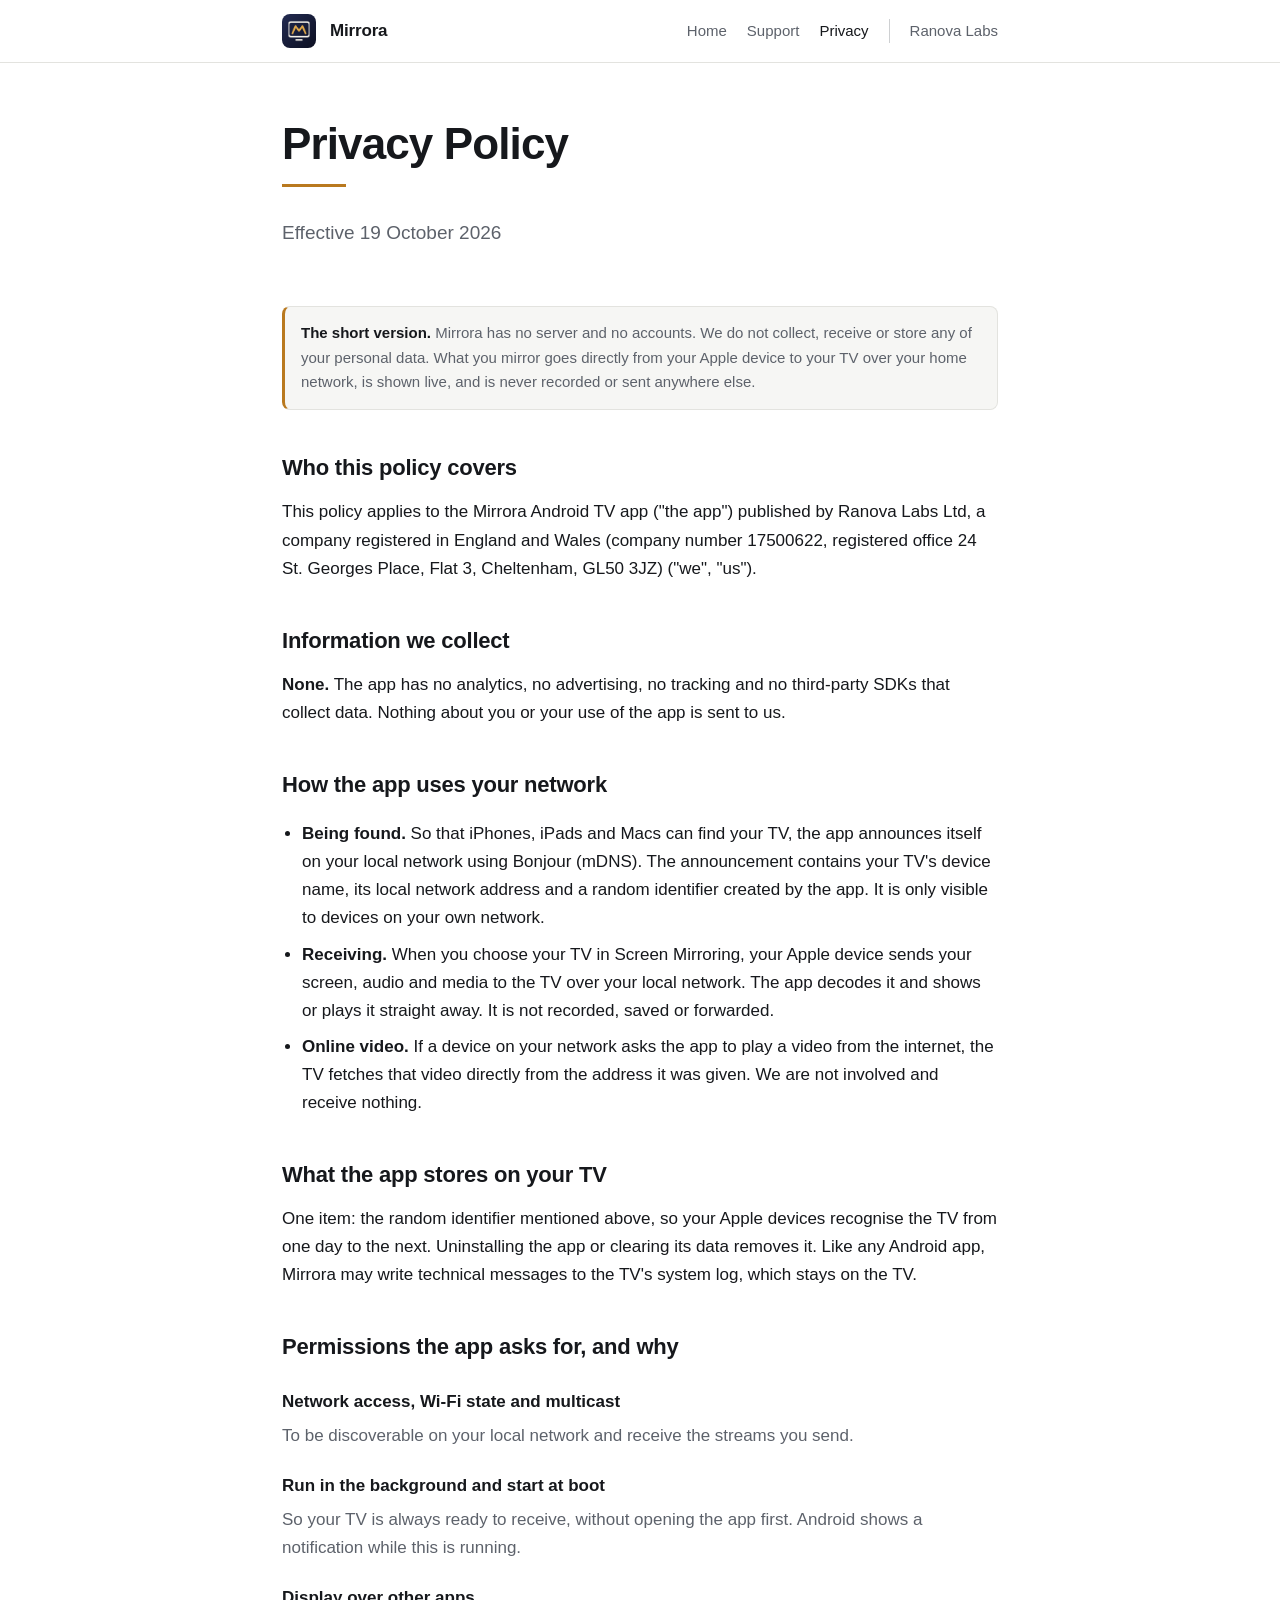
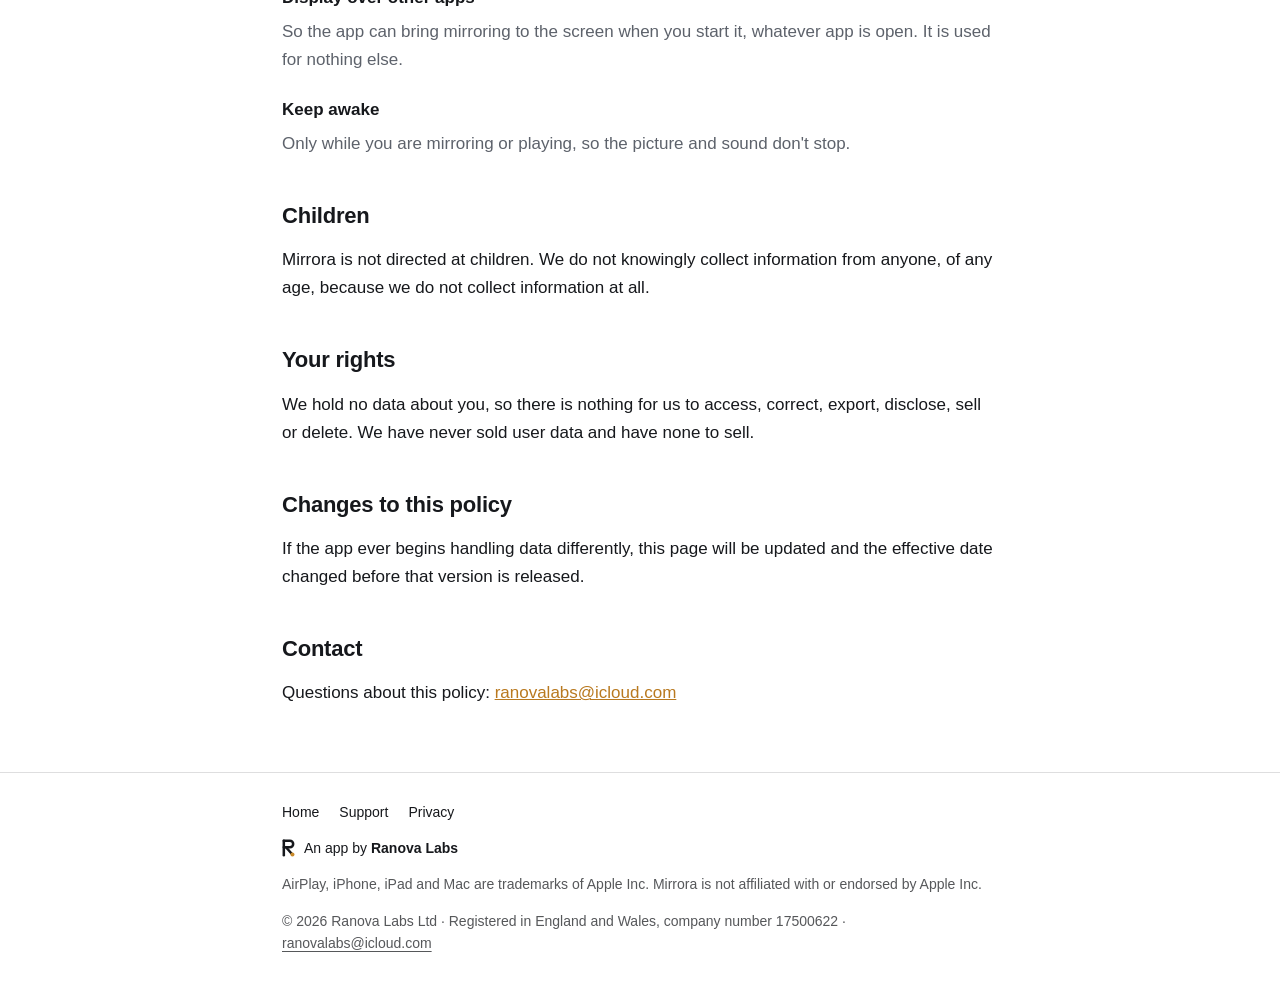
==== docs/privacy.html @ 8dc5faed "Release as Mirrora 1.0 for Google Play - Rebrand to Mirrora (com.ranovalabs.mirror) with new icon, T" ====
<!doctype html>
<html lang="en">
<head>
<meta charset="utf-8">
<meta name="viewport" content="width=device-width, initial-scale=1">
<title>Privacy Policy — Mirrora</title>
<meta name="description" content="Mirrora collects no personal data. Mirrored content is shown live on your TV and never recorded or sent to us.">
<link rel="icon" href="assets/icon.png">
<link rel="stylesheet" href="style.css?v=20261019">
<link rel="stylesheet" href="assets/ranova-frame.css?v=20261019">
</head>
<body>
<header class="site"><div class="wrap">
  <a class="brand" href="index.html"><img src="assets/icon.png" alt=""><span class="name">Mirrora</span></a>
  <nav><a href="index.html">Home</a><a href="support.html">Support</a><a href="privacy.html" aria-current="page">Privacy</a><a class="rl-home" href="https://ranovalabs.github.io/">Ranova Labs</a></nav>
</div></header>

<main class="wrap">
  <section class="hero">
    <h1>Privacy Policy</h1>
    <hr class="rule">
    <p class="lede">Effective 19 October 2026</p>
  </section>

  <div class="note"><strong>The short version.</strong> Mirrora has no server and no accounts. We do not collect, receive or store any of your personal data. What you mirror goes directly from your Apple device to your TV over your home network, is shown live, and is never recorded or sent anywhere else.</div>

  <h2>Who this policy covers</h2>
  <p>This policy applies to the Mirrora Android TV app ("the app") published by Ranova Labs Ltd, a company registered in England and Wales (company number 17500622, registered office 24 St. Georges Place, Flat 3, Cheltenham, GL50 3JZ) ("we", "us").</p>

  <h2>Information we collect</h2>
  <p><strong>None.</strong> The app has no analytics, no advertising, no tracking and no third-party SDKs that collect data. Nothing about you or your use of the app is sent to us.</p>

  <h2>How the app uses your network</h2>
  <ul>
    <li><strong>Being found.</strong> So that iPhones, iPads and Macs can find your TV, the app announces itself on your local network using Bonjour (mDNS). The announcement contains your TV's device name, its local network address and a random identifier created by the app. It is only visible to devices on your own network.</li>
    <li><strong>Receiving.</strong> When you choose your TV in Screen Mirroring, your Apple device sends your screen, audio and media to the TV over your local network. The app decodes it and shows or plays it straight away. It is not recorded, saved or forwarded.</li>
    <li><strong>Online video.</strong> If a device on your network asks the app to play a video from the internet, the TV fetches that video directly from the address it was given. We are not involved and receive nothing.</li>
  </ul>

  <h2>What the app stores on your TV</h2>
  <p>One item: the random identifier mentioned above, so your Apple devices recognise the TV from one day to the next. Uninstalling the app or clearing its data removes it. Like any Android app, Mirrora may write technical messages to the TV's system log, which stays on the TV.</p>

  <h2>Permissions the app asks for, and why</h2>
  <dl>
    <dt>Network access, Wi-Fi state and multicast</dt>
    <dd>To be discoverable on your local network and receive the streams you send.</dd>
    <dt>Run in the background and start at boot</dt>
    <dd>So your TV is always ready to receive, without opening the app first. Android shows a notification while this is running.</dd>
    <dt>Display over other apps</dt>
    <dd>So the app can bring mirroring to the screen when you start it, whatever app is open. It is used for nothing else.</dd>
    <dt>Keep awake</dt>
    <dd>Only while you are mirroring or playing, so the picture and sound don't stop.</dd>
  </dl>

  <h2>Children</h2>
  <p>Mirrora is not directed at children. We do not knowingly collect information from anyone, of any age, because we do not collect information at all.</p>

  <h2>Your rights</h2>
  <p>We hold no data about you, so there is nothing for us to access, correct, export, disclose, sell or delete. We have never sold user data and have none to sell.</p>

  <h2>Changes to this policy</h2>
  <p>If the app ever begins handling data differently, this page will be updated and the effective date changed before that version is released.</p>

  <h2>Contact</h2>
  <p>Questions about this policy: <a href="mailto:ranovalabs@icloud.com">ranovalabs@icloud.com</a></p>
</main>
<div class="rl-foot" role="contentinfo"><div class="rl-wrap" style="--rl-max: 760px">
  <nav class="rl-links" aria-label="Footer"><a href="index.html">Home</a><a href="support.html">Support</a><a href="privacy.html">Privacy</a></nav>
  <a class="rl-by" href="https://ranovalabs.github.io/"><svg viewBox="11 7 36 50" aria-hidden="true"><g fill="none" stroke="currentColor" stroke-width="7" stroke-linecap="round" stroke-linejoin="round"><path d="M16 12 L16 52"/><path d="M16 12 H33 A9 9 0 0 1 33 30 H16"/><path d="M22 30 L38 48"/></g><circle cx="40" cy="50" r="5.6" fill="#C98A2B"/></svg><span>An app by <b>Ranova Labs</b></span></a>
  <p class="rl-note">AirPlay, iPhone, iPad and Mac are trademarks of Apple Inc. Mirrora is not affiliated with or endorsed by Apple Inc.</p>
  <p class="rl-legal">&copy; 2026 Ranova Labs Ltd &middot; Registered in England and Wales, company number 17500622 &middot; <a href="mailto:ranovalabs@icloud.com">ranovalabs@icloud.com</a></p>
</div></div>
</body>
</html>
---- docs/style.css ----
:root {
  --bg: #ffffff;
  --surface: #f6f6f4;
  --text: #16181c;
  --muted: #5d626b;
  --line: #e3e3df;
  --accent: #b9791f;
  --ink: #1a1d21;
}
@media (prefers-color-scheme: dark) {
  :root {
    --bg: #14161a;
    --surface: #1c1f24;
    --text: #f2f3f5;
    --muted: #a2a8b3;
    --line: #2b2f36;
    --accent: #e0a84a;
    --ink: #f2f3f5;
  }
}
* { box-sizing: border-box; }
html { -webkit-text-size-adjust: 100%; }
body {
  margin: 0;
  background: var(--bg);
  color: var(--text);
  font: 17px/1.65 -apple-system, BlinkMacSystemFont, "Segoe UI", Roboto, Helvetica, Arial, sans-serif;
}
.wrap { max-width: 760px; margin: 0 auto; padding: 0 22px; }
header.site {
  border-bottom: 1px solid var(--line);
  position: sticky; top: 0; background: var(--bg); z-index: 10;
}
header.site .wrap {
  display: flex; align-items: center; gap: 14px; flex-wrap: wrap;
  padding-top: 14px; padding-bottom: 14px;
}
header.site .brand { display: flex; align-items: center; gap: inherit; color: inherit; text-decoration: none; }
header.site img { width: 34px; height: 34px; border-radius: 8px; }
header.site .name { font-weight: 700; letter-spacing: -0.01em; }
header.site nav { margin-left: auto; display: flex; gap: 20px; }
/* Below this the three links no longer fit beside the wordmark, so give them
   their own row rather than letting them wrap one at a time. */
@media (max-width: 560px) {
  header.site nav { margin-left: 0; width: 100%; gap: 18px; padding-top: 2px; }
  .shots img { width: 168px; }
  .hero { padding-top: 34px; }
}
header.site nav a { color: var(--muted); text-decoration: none; font-size: 15px; }
header.site nav a:hover, header.site nav a[aria-current] { color: var(--text); }
h1 { font-size: clamp(30px, 6vw, 44px); line-height: 1.15; letter-spacing: -0.02em; margin: 0 0 14px; }
h2 { font-size: 22px; letter-spacing: -0.01em; margin: 40px 0 12px; }
h3 { font-size: 17px; margin: 26px 0 6px; }
p { margin: 0 0 16px; }
a { color: var(--accent); }
.lede { font-size: 19px; color: var(--muted); margin-bottom: 28px; }
.hero { padding: 56px 0 8px; }
.rule { height: 3px; background: var(--accent); border: 0; width: 64px; margin: 0 0 30px; }
.grid { display: grid; gap: 22px; grid-template-columns: repeat(auto-fit, minmax(220px, 1fr)); margin: 8px 0 12px; }
.card { background: var(--surface); border: 1px solid var(--line); border-radius: 14px; padding: 18px 18px 4px; }
.card h3 { margin-top: 0; }
.card p { font-size: 15px; color: var(--muted); }
.shots { display: flex; gap: 16px; overflow-x: auto; padding: 8px 0 20px; }
.shots img {
  width: 210px; flex: 0 0 auto; border-radius: 16px;
  border: 1px solid var(--line); background: var(--surface);
}
.note {
  background: var(--surface); border: 1px solid var(--line);
  border-left: 3px solid var(--accent); border-radius: 8px;
  padding: 14px 16px; font-size: 15px; color: var(--muted); margin: 22px 0;
}
.note strong { color: var(--text); }
dl dt { font-weight: 650; margin-top: 22px; }
dl dd { margin: 6px 0 0; color: var(--muted); }
ul { padding-left: 20px; } li { margin-bottom: 8px; }
footer.site {
  border-top: 1px solid var(--line); margin-top: 60px;
  padding: 26px 0 50px; color: var(--muted); font-size: 15px;
}
footer.site a { color: var(--muted); margin-right: 18px; }
table { width: 100%; border-collapse: collapse; font-size: 15px; margin: 12px 0 20px; display: block; overflow-x: auto; }
th, td { text-align: left; padding: 10px 12px; border-bottom: 1px solid var(--line); vertical-align: top; }
th { color: var(--muted); font-weight: 600; }
code { background: var(--surface); padding: 2px 6px; border-radius: 5px; font-size: 0.9em; }
---- docs/assets/ranova-frame.css ----
/* Ranova Labs shared footer. The same file ships in every Ranova Labs app site.
   It inherits each site's text colour, so it follows that site's light/dark theme. */
.rl-foot { border-top: 1px solid color-mix(in srgb, currentColor 14%, transparent); margin-top: 64px; padding: 28px 0 48px; font-size: 14px; line-height: 1.6; }
.rl-foot .rl-wrap { max-width: var(--rl-max, 960px); margin: 0 auto; padding: 0 22px; display: grid; gap: 14px; }
.rl-foot p { margin: 0; max-width: none; color: inherit; font-size: inherit; }
.rl-foot a { color: inherit; text-decoration: none; }
.rl-foot a:hover { text-decoration: underline; text-underline-offset: 3px; }
.rl-foot .rl-links { display: flex; flex-wrap: wrap; gap: 6px 20px; font-weight: 500; }
.rl-foot .rl-by { display: inline-flex; align-items: center; gap: 9px; justify-self: start; font-weight: 500; }
.rl-foot .rl-by svg { width: 13px; height: 18px; flex-shrink: 0; }
.rl-foot .rl-by b { font-weight: 700; }
.rl-foot .rl-note, .rl-foot .rl-legal { opacity: .72; }
.rl-foot .rl-legal a { text-decoration: underline; text-underline-offset: 3px; }

/* "Ranova Labs" link at the end of each app site's header menu, set apart by a hairline. */
header.site nav a.rl-home { padding-left: 20px; border-left: 1px solid color-mix(in srgb, currentColor 30%, transparent); }
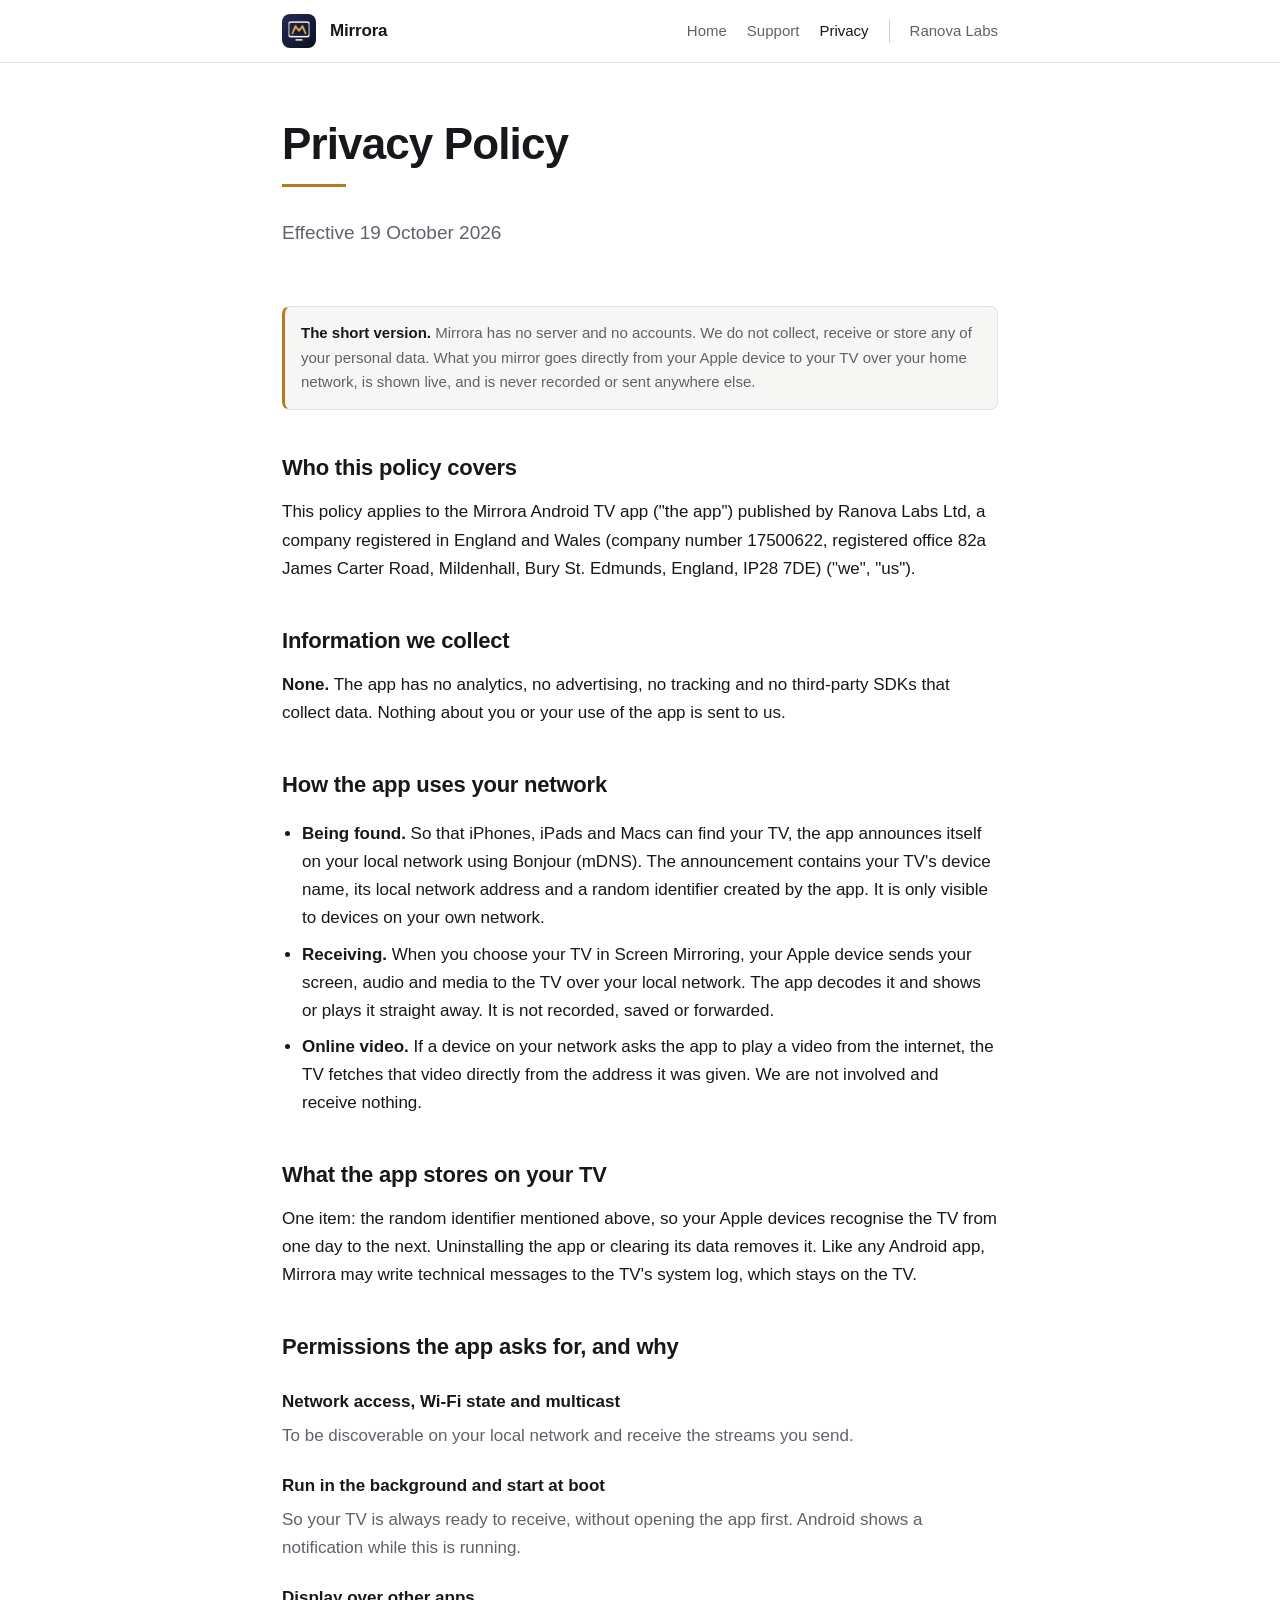
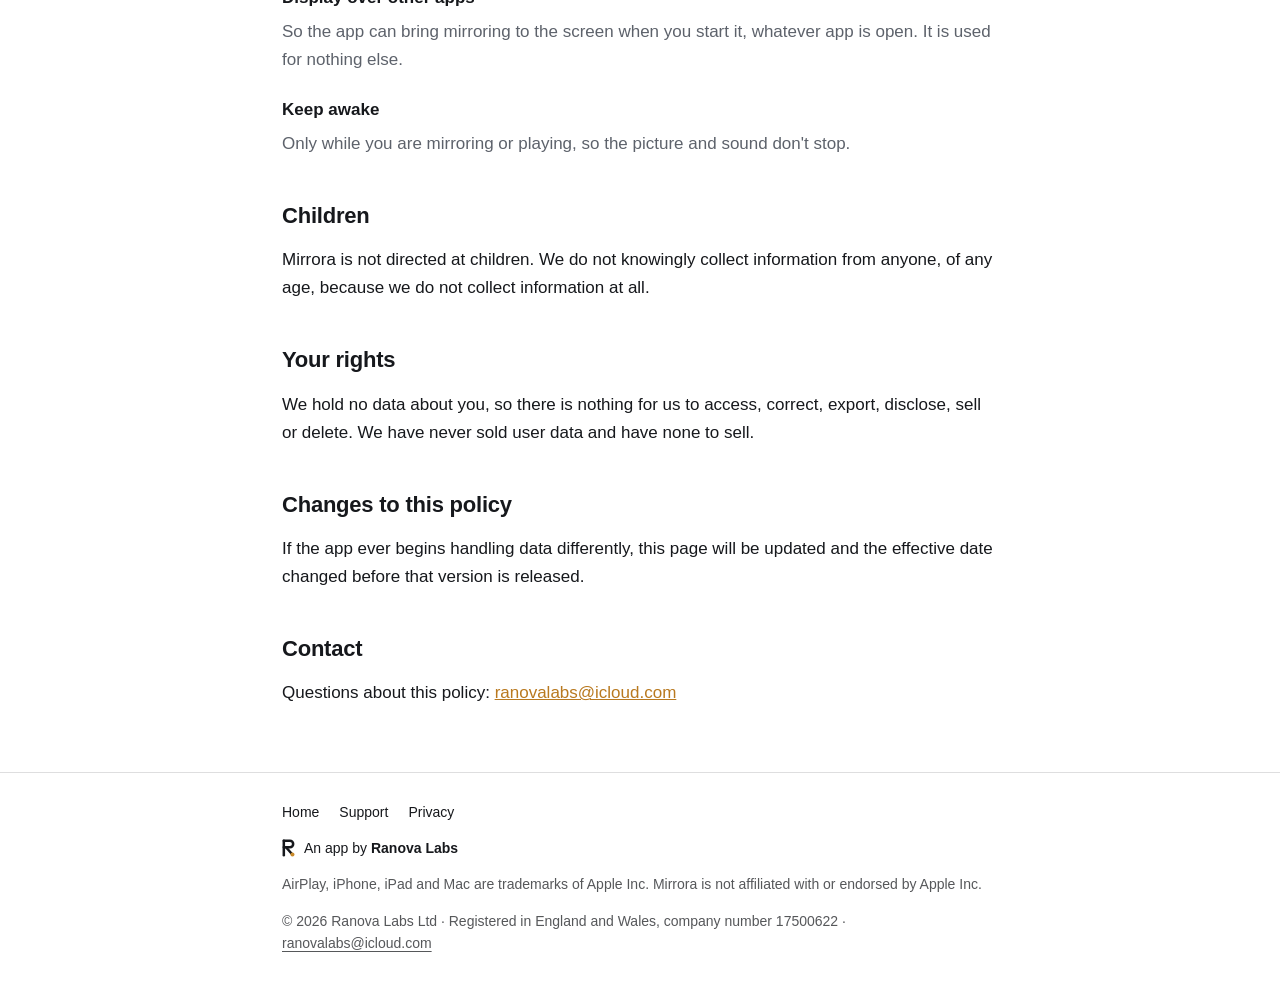
==== commit c6bc7e7f: "Update registered office address Co-Authored-By: Claude Opus 5.5 <noreply@anthropic.com>" ====
--- a/docs/privacy.html
+++ b/docs/privacy.html
@@ -25,7 +25,7 @@
   <div class="note"><strong>The short version.</strong> Mirrora has no server and no accounts. We do not collect, receive or store any of your personal data. What you mirror goes directly from your Apple device to your TV over your home network, is shown live, and is never recorded or sent anywhere else.</div>
 
   <h2>Who this policy covers</h2>
-  <p>This policy applies to the Mirrora Android TV app ("the app") published by Ranova Labs Ltd, a company registered in England and Wales (company number 17500622, registered office 24 St. Georges Place, Flat 3, Cheltenham, GL50 3JZ) ("we", "us").</p>
+  <p>This policy applies to the Mirrora Android TV app ("the app") published by Ranova Labs Ltd, a company registered in England and Wales (company number 17500622, registered office 82a James Carter Road, Mildenhall, Bury St. Edmunds, England, IP28 7DE) ("we", "us").</p>
 
   <h2>Information we collect</h2>
   <p><strong>None.</strong> The app has no analytics, no advertising, no tracking and no third-party SDKs that collect data. Nothing about you or your use of the app is sent to us.</p>
